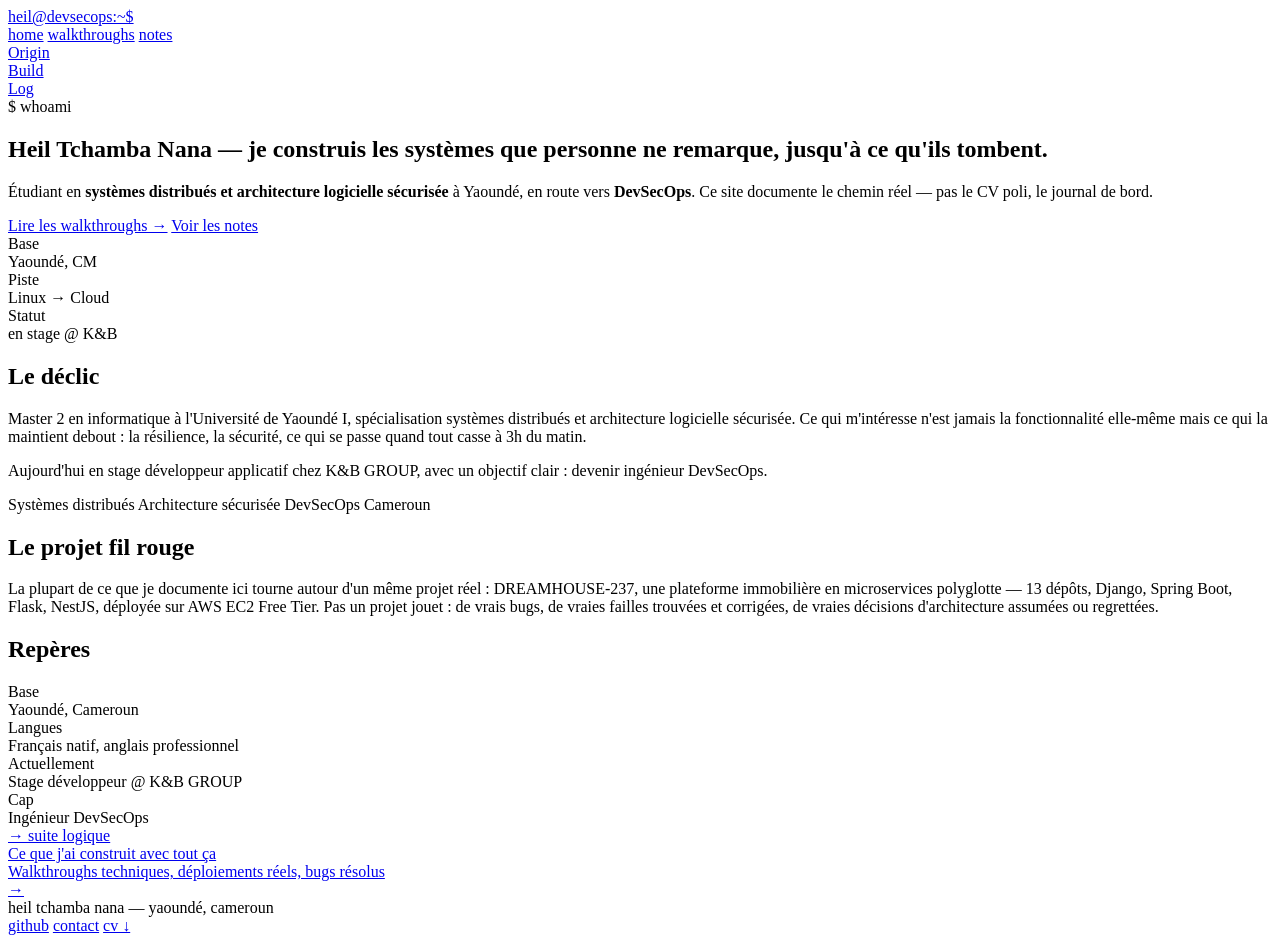
==== index.html @ 4978d021 "New backend version" ====
<!DOCTYPE html>
<html lang="fr">
<head>
<meta charset="UTF-8">
<meta name="viewport" content="width=device-width, initial-scale=1.0">
<title>Heil Tchamba Nana — DevSecOps en construction</title>
<meta name="description" content="Étudiant en systèmes distribués à Yaoundé, en route vers le DevSecOps. Walkthroughs techniques et notes d'apprentissage, documentés en public.">
<link rel="icon" href="favicon.ico">
<link rel="preconnect" href="https://fonts.googleapis.com">
<link rel="preconnect" href="https://fonts.gstatic.com" crossorigin>
<link href="https://fonts.googleapis.com/css2?family=Space+Grotesk:wght@400;500;600;700&family=Inter:wght@400;500;600&family=JetBrains+Mono:wght@400;500&display=swap" rel="stylesheet">
<link href="https://portfolio-backend-3qxp.onrender.com/static/css/main.css" rel="stylesheet">
</head>
<body>

<div id="ui-topbar"></div>
<div id="ui-pipeline"></div>

<section class="hero">
  <div class="terminal-line"><span class="prompt">$</span> whoami<span class="cursor"></span></div>
  <h1>Heil Tchamba Nana — je construis les systèmes que <span class="accent">personne ne remarque</span>, jusqu'à ce qu'ils tombent.</h1>
  <p class="lede">Étudiant en <strong>systèmes distribués et architecture logicielle sécurisée</strong> à Yaoundé, en route vers <strong>DevSecOps</strong>. Ce site documente le chemin réel — pas le CV poli, le journal de bord.</p>
  <div class="cta-row">
    <a href="walkthroughs.html" class="btn btn-primary">Lire les walkthroughs →</a>
    <a href="notes.html" class="btn btn-ghost">Voir les notes</a>
  </div>

  <div class="status-strip">
    <div class="status-cell"><div class="k">Base</div><div class="v">Yaoundé, CM</div></div>
    <div class="status-cell"><div class="k">Piste</div><div class="v">Linux → Cloud</div></div>
    <div class="status-cell"><div class="k">Statut</div><div class="v">en stage @ K&B</div></div>
  </div>
</section>

<div class="content">
  <div class="panel">
    <h2>Le déclic</h2>
    <p>Master 2 en informatique à l'Université de Yaoundé I, spécialisation systèmes distribués et architecture logicielle sécurisée. Ce qui m'intéresse n'est jamais la fonctionnalité elle-même mais ce qui la maintient debout : la résilience, la sécurité, ce qui se passe quand tout casse à 3h du matin.</p>
    <p>Aujourd'hui en stage développeur applicatif chez <span class="hl">K&B GROUP</span>, avec un objectif clair : devenir ingénieur DevSecOps.</p>
    <div class="tags">
      <span class="tag">Systèmes distribués</span>
      <span class="tag">Architecture sécurisée</span>
      <span class="tag">DevSecOps</span>
      <span class="tag">Cameroun</span>
    </div>
  </div>

  <div class="panel">
    <h2>Le projet fil rouge</h2>
    <p>La plupart de ce que je documente ici tourne autour d'un même projet réel : <span class="hl">DREAMHOUSE-237</span>, une plateforme immobilière en microservices polyglotte — 13 dépôts, Django, Spring Boot, Flask, NestJS, déployée sur AWS EC2 Free Tier. Pas un projet jouet : de vrais bugs, de vraies failles trouvées et corrigées, de vraies décisions d'architecture assumées ou regrettées.</p>
  </div>

  <div class="panel">
    <h2>Repères</h2>
    <div class="kv-grid">
      <div class="kv"><div class="k">Base</div><div class="v">Yaoundé, Cameroun</div></div>
      <div class="kv"><div class="k">Langues</div><div class="v">Français natif, anglais professionnel</div></div>
      <div class="kv"><div class="k">Actuellement</div><div class="v">Stage développeur @ K&B GROUP</div></div>
      <div class="kv"><div class="k">Cap</div><div class="v">Ingénieur DevSecOps</div></div>
    </div>
  </div>
</div>

<div id="thread-mount"></div>

<div id="ui-footer"></div>

<script src="assets/js/ui.js"></script>
<script>
  UI.mountChrome('index.html', 'origin');
  document.getElementById('thread-mount').outerHTML = UI.thread([
    UI.threadCard('suite logique', 'Ce que j\'ai construit avec tout ça', 'Walkthroughs techniques, déploiements réels, bugs résolus', 'walkthroughs.html', 'forward')
  ]);
</script>
</body>
</html>
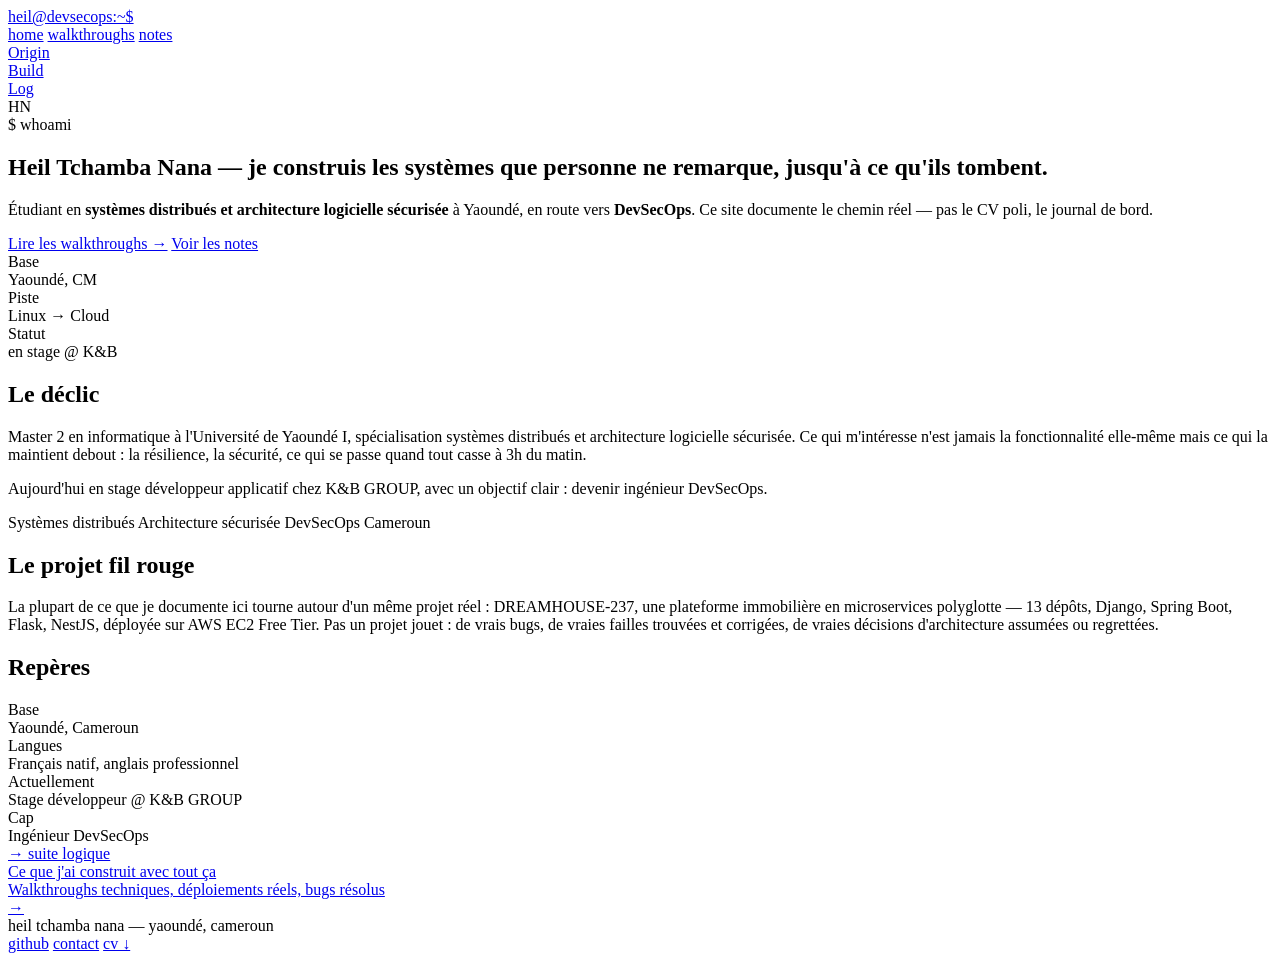
==== commit 81ffc19a: "New backend version" ====
--- a/index.html
+++ b/index.html
@@ -17,6 +17,12 @@
 <div id="ui-pipeline"></div>
 
 <section class="hero">
+  <div class="avatar-wrap">
+    <img src="assets/images/profile.jpg" alt="Heil Tchamba Nana" class="avatar"
+         onerror="this.style.display='none'; this.nextElementSibling.style.display='flex';">
+    <div class="avatar-fallback">HN</div>
+    <span class="avatar-status"></span>
+  </div>
   <div class="terminal-line"><span class="prompt">$</span> whoami<span class="cursor"></span></div>
   <h1>Heil Tchamba Nana — je construis les systèmes que <span class="accent">personne ne remarque</span>, jusqu'à ce qu'ils tombent.</h1>
   <p class="lede">Étudiant en <strong>systèmes distribués et architecture logicielle sécurisée</strong> à Yaoundé, en route vers <strong>DevSecOps</strong>. Ce site documente le chemin réel — pas le CV poli, le journal de bord.</p>
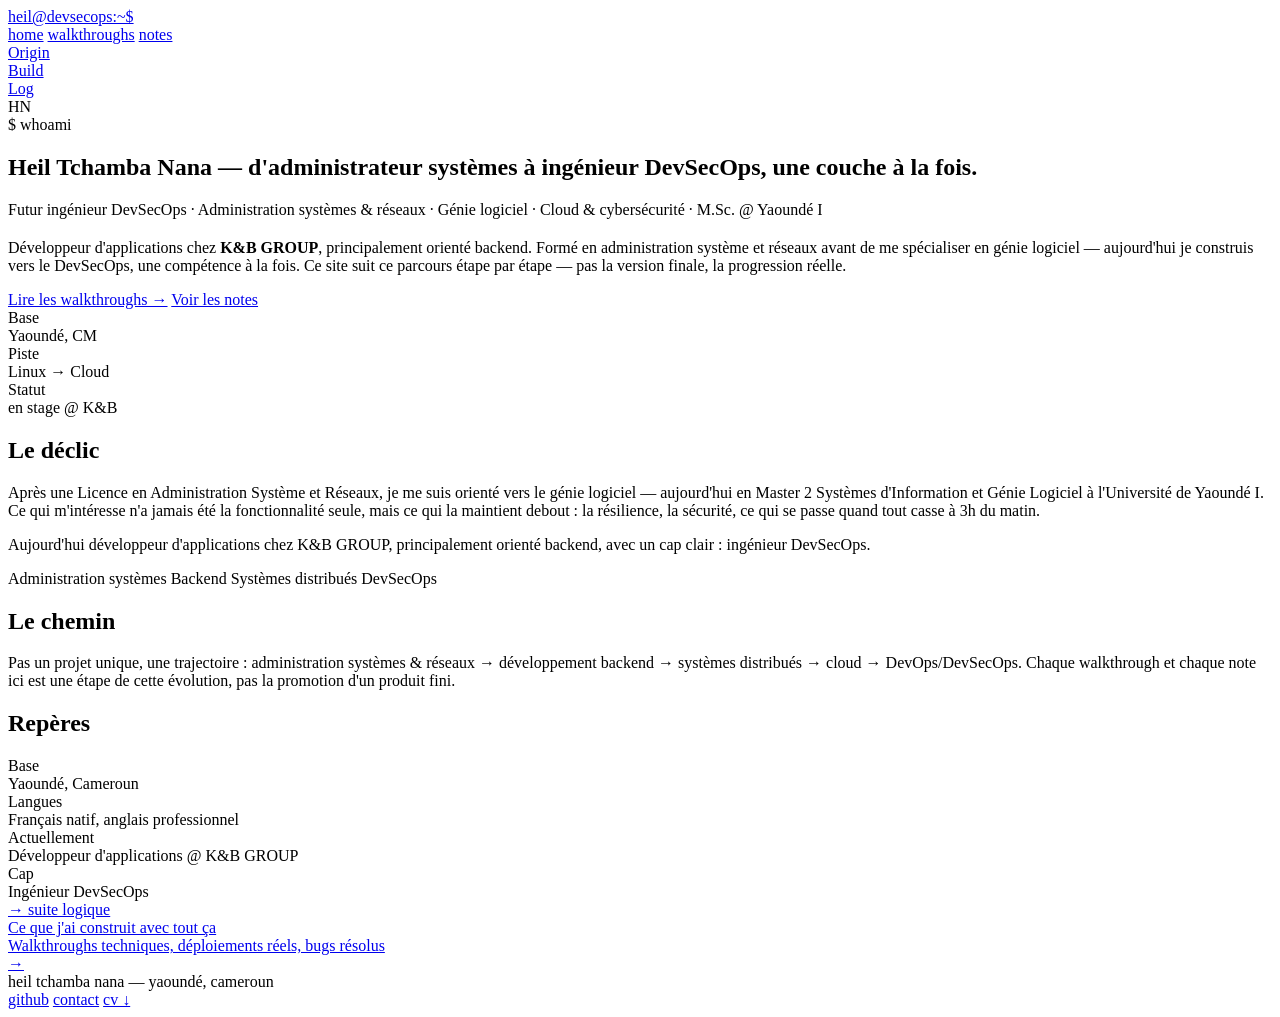
==== commit 4cd47607: "Correction informations personnelles" ====
--- a/index.html
+++ b/index.html
@@ -24,8 +24,9 @@
     <span class="avatar-status"></span>
   </div>
   <div class="terminal-line"><span class="prompt">$</span> whoami<span class="cursor"></span></div>
-  <h1>Heil Tchamba Nana — je construis les systèmes que <span class="accent">personne ne remarque</span>, jusqu'à ce qu'ils tombent.</h1>
-  <p class="lede">Étudiant en <strong>systèmes distribués et architecture logicielle sécurisée</strong> à Yaoundé, en route vers <strong>DevSecOps</strong>. Ce site documente le chemin réel — pas le CV poli, le journal de bord.</p>
+  <h1>Heil Tchamba Nana — d'administrateur systèmes à ingénieur DevSecOps, une couche à la fois.</h1>
+  <div class="terminal-line" style="margin-bottom:20px">Futur ingénieur DevSecOps · Administration systèmes &amp; réseaux · Génie logiciel · Cloud &amp; cybersécurité · M.Sc. @ Yaoundé I</div>
+  <p class="lede">Développeur d'applications chez <strong>K&amp;B GROUP</strong>, principalement orienté backend. Formé en administration système et réseaux avant de me spécialiser en génie logiciel — aujourd'hui je construis vers le DevSecOps, une compétence à la fois. Ce site suit ce parcours étape par étape — pas la version finale, la progression réelle.</p>
   <div class="cta-row">
     <a href="walkthroughs.html" class="btn btn-primary">Lire les walkthroughs →</a>
     <a href="notes.html" class="btn btn-ghost">Voir les notes</a>
@@ -41,19 +42,19 @@
 <div class="content">
   <div class="panel">
     <h2>Le déclic</h2>
-    <p>Master 2 en informatique à l'Université de Yaoundé I, spécialisation systèmes distribués et architecture logicielle sécurisée. Ce qui m'intéresse n'est jamais la fonctionnalité elle-même mais ce qui la maintient debout : la résilience, la sécurité, ce qui se passe quand tout casse à 3h du matin.</p>
-    <p>Aujourd'hui en stage développeur applicatif chez <span class="hl">K&B GROUP</span>, avec un objectif clair : devenir ingénieur DevSecOps.</p>
+    <p>Après une Licence en Administration Système et Réseaux, je me suis orienté vers le génie logiciel — aujourd'hui en Master 2 Systèmes d'Information et Génie Logiciel à l'Université de Yaoundé I. Ce qui m'intéresse n'a jamais été la fonctionnalité seule, mais ce qui la maintient debout : la résilience, la sécurité, ce qui se passe quand tout casse à 3h du matin.</p>
+    <p>Aujourd'hui développeur d'applications chez <span class="hl">K&B GROUP</span>, principalement orienté backend, avec un cap clair : ingénieur DevSecOps.</p>
     <div class="tags">
+      <span class="tag">Administration systèmes</span>
+      <span class="tag">Backend</span>
       <span class="tag">Systèmes distribués</span>
-      <span class="tag">Architecture sécurisée</span>
       <span class="tag">DevSecOps</span>
-      <span class="tag">Cameroun</span>
     </div>
   </div>
 
   <div class="panel">
-    <h2>Le projet fil rouge</h2>
-    <p>La plupart de ce que je documente ici tourne autour d'un même projet réel : <span class="hl">DREAMHOUSE-237</span>, une plateforme immobilière en microservices polyglotte — 13 dépôts, Django, Spring Boot, Flask, NestJS, déployée sur AWS EC2 Free Tier. Pas un projet jouet : de vrais bugs, de vraies failles trouvées et corrigées, de vraies décisions d'architecture assumées ou regrettées.</p>
+    <h2>Le chemin</h2>
+    <p>Pas un projet unique, une trajectoire : administration systèmes &amp; réseaux → développement backend → systèmes distribués → cloud → DevOps/DevSecOps. Chaque walkthrough et chaque note ici est une étape de cette évolution, pas la promotion d'un produit fini.</p>
   </div>
 
   <div class="panel">
@@ -61,7 +62,7 @@
     <div class="kv-grid">
       <div class="kv"><div class="k">Base</div><div class="v">Yaoundé, Cameroun</div></div>
       <div class="kv"><div class="k">Langues</div><div class="v">Français natif, anglais professionnel</div></div>
-      <div class="kv"><div class="k">Actuellement</div><div class="v">Stage développeur @ K&B GROUP</div></div>
+      <div class="kv"><div class="k">Actuellement</div><div class="v">Développeur d'applications @ K&B GROUP</div></div>
       <div class="kv"><div class="k">Cap</div><div class="v">Ingénieur DevSecOps</div></div>
     </div>
   </div>
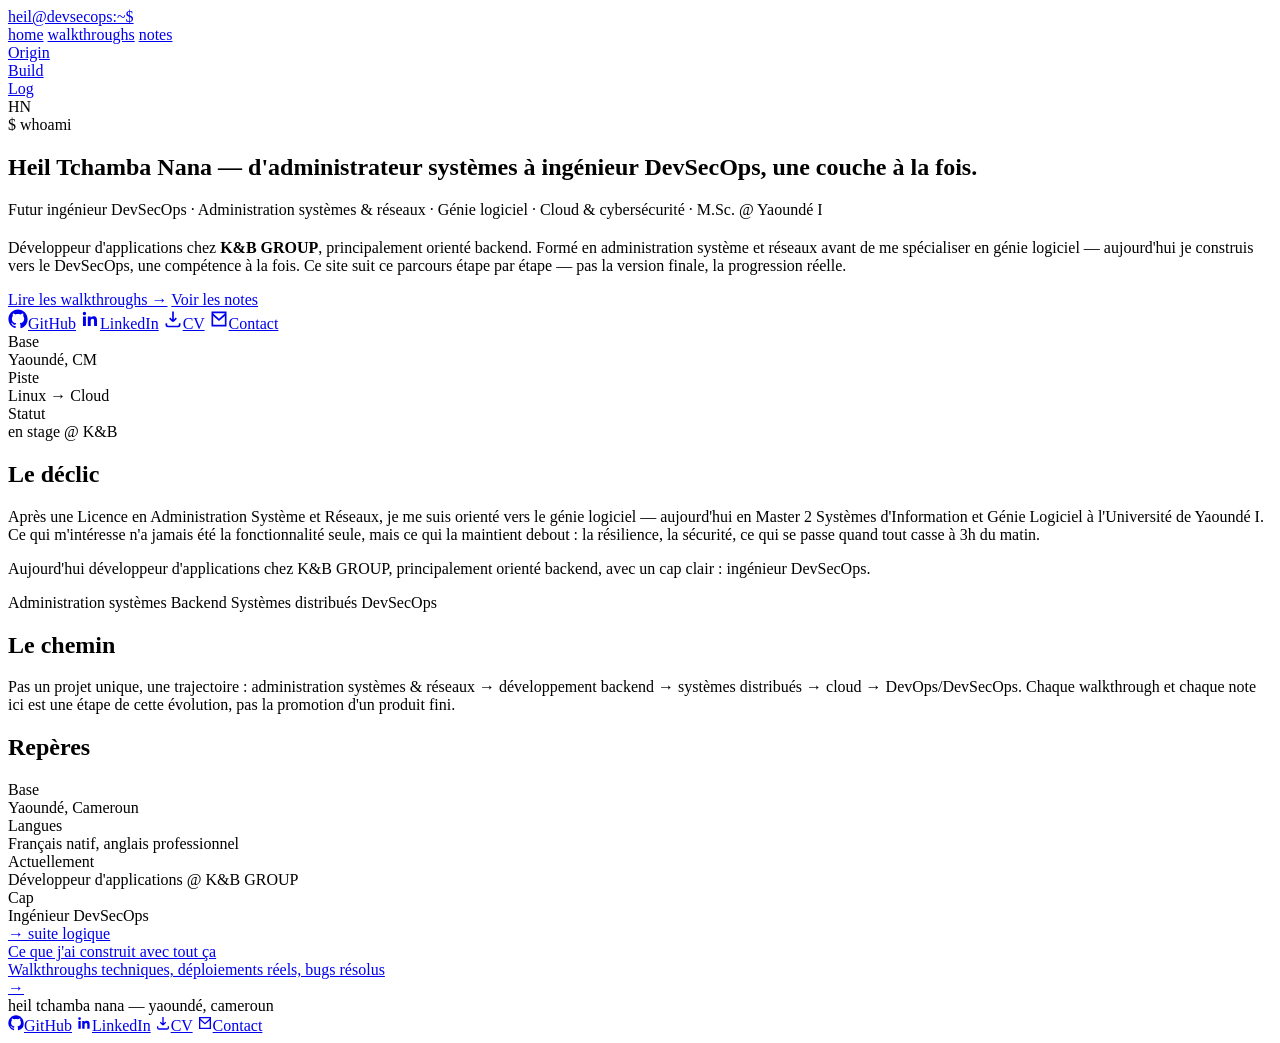
==== commit 1027ea08: "ajout de la stack et section" ====
--- a/index.html
+++ b/index.html
@@ -18,7 +18,7 @@
 
 <section class="hero">
   <div class="avatar-wrap">
-    <img src="assets/images/profile.jpg" alt="Heil Tchamba Nana" class="avatar"
+    <img src="assets/images/profile.png" alt="Heil Tchamba Nana" class="avatar"
          onerror="this.style.display='none'; this.nextElementSibling.style.display='flex';">
     <div class="avatar-fallback">HN</div>
     <span class="avatar-status"></span>
@@ -31,6 +31,7 @@
     <a href="walkthroughs.html" class="btn btn-primary">Lire les walkthroughs →</a>
     <a href="notes.html" class="btn btn-ghost">Voir les notes</a>
   </div>
+  <div id="hero-social-mount"></div>
 
   <div class="status-strip">
     <div class="status-cell"><div class="k">Base</div><div class="v">Yaoundé, CM</div></div>
@@ -66,18 +67,27 @@
       <div class="kv"><div class="k">Cap</div><div class="v">Ingénieur DevSecOps</div></div>
     </div>
   </div>
+
+  <div id="stack-mount"></div>
 </div>
 
 <div id="thread-mount"></div>
 
 <div id="ui-footer"></div>
 
+<script src="assets/js/api.js"></script>
 <script src="assets/js/ui.js"></script>
 <script>
   UI.mountChrome('index.html', 'origin');
+  document.getElementById('hero-social-mount').outerHTML = UI.socialRow(20);
   document.getElementById('thread-mount').outerHTML = UI.thread([
     UI.threadCard('suite logique', 'Ce que j\'ai construit avec tout ça', 'Walkthroughs techniques, déploiements réels, bugs résolus', 'walkthroughs.html', 'forward')
   ]);
+
+  const stackMount = document.getElementById('stack-mount');
+  API.stack.status()
+    .then(data => { stackMount.innerHTML = UI.stackWidget(data); })
+    .catch(() => { stackMount.innerHTML = ''; }); // discret si le backend ne répond pas
 </script>
 </body>
 </html>
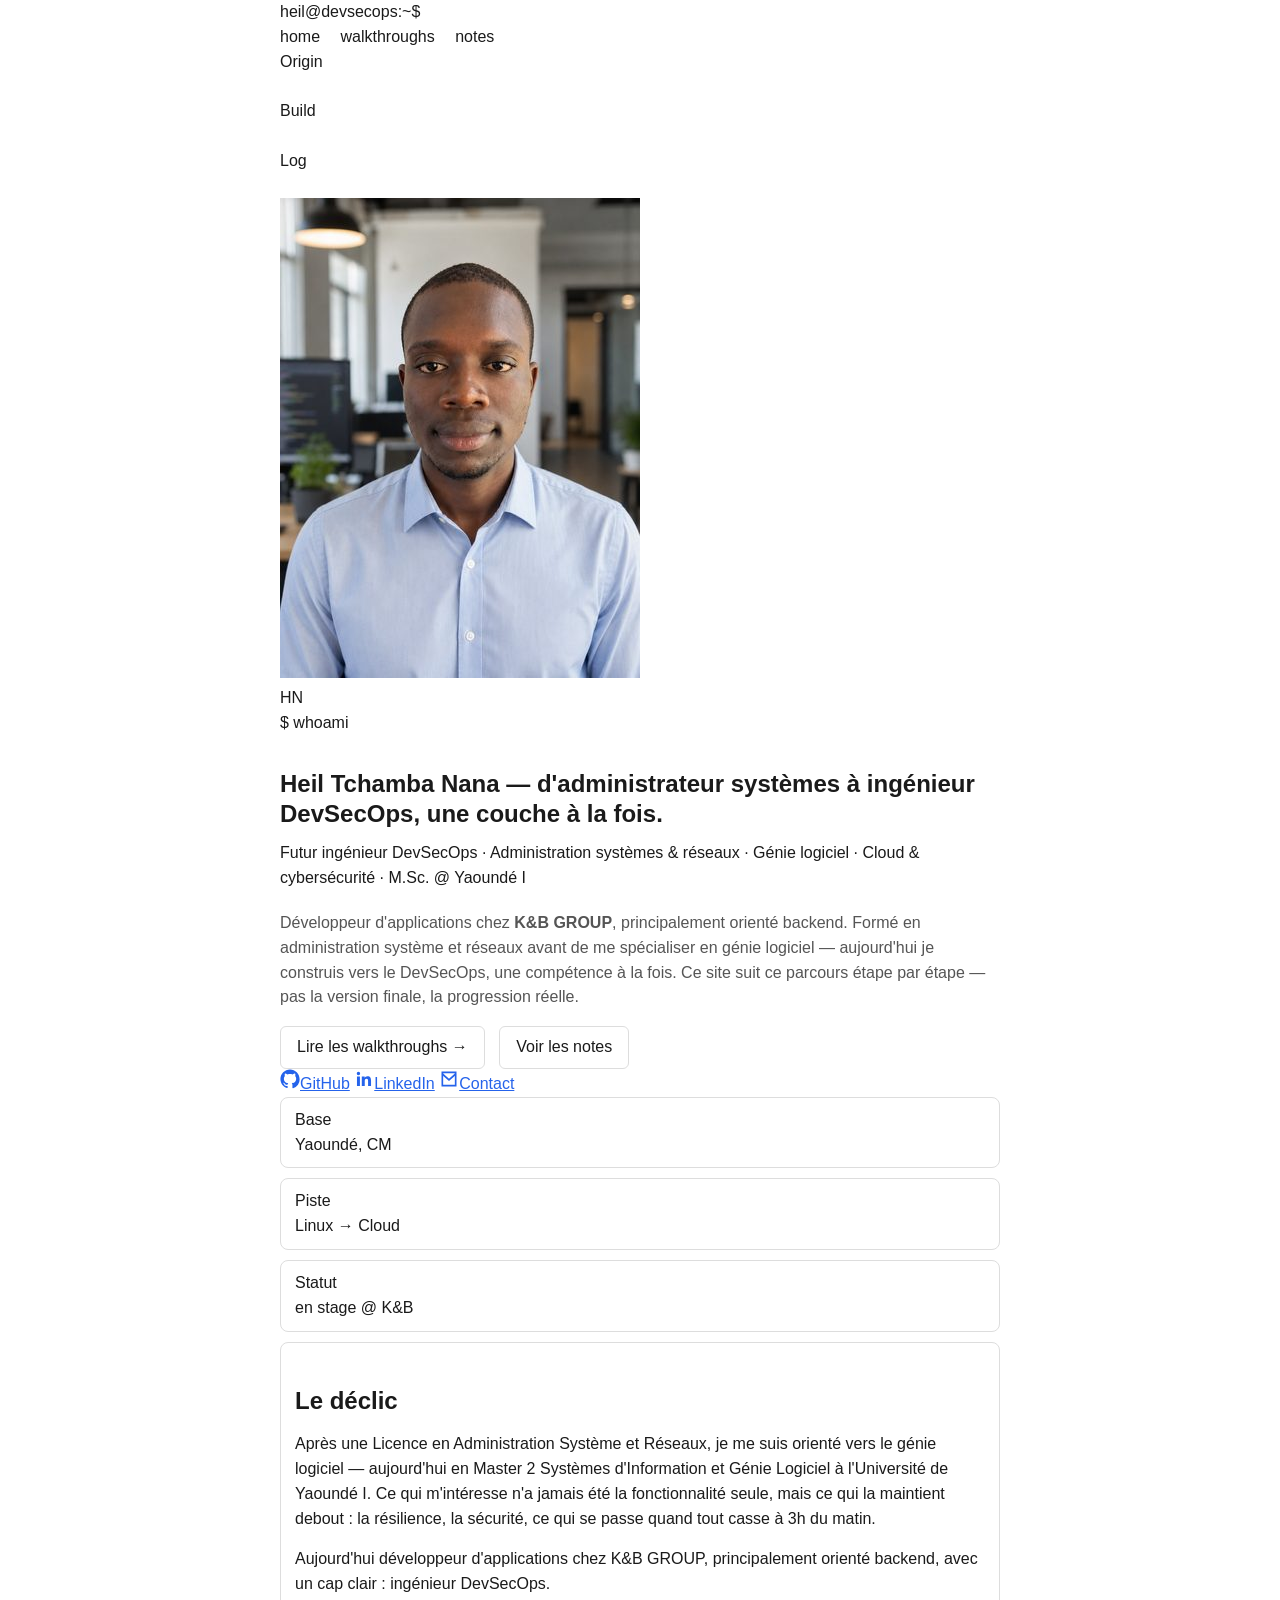
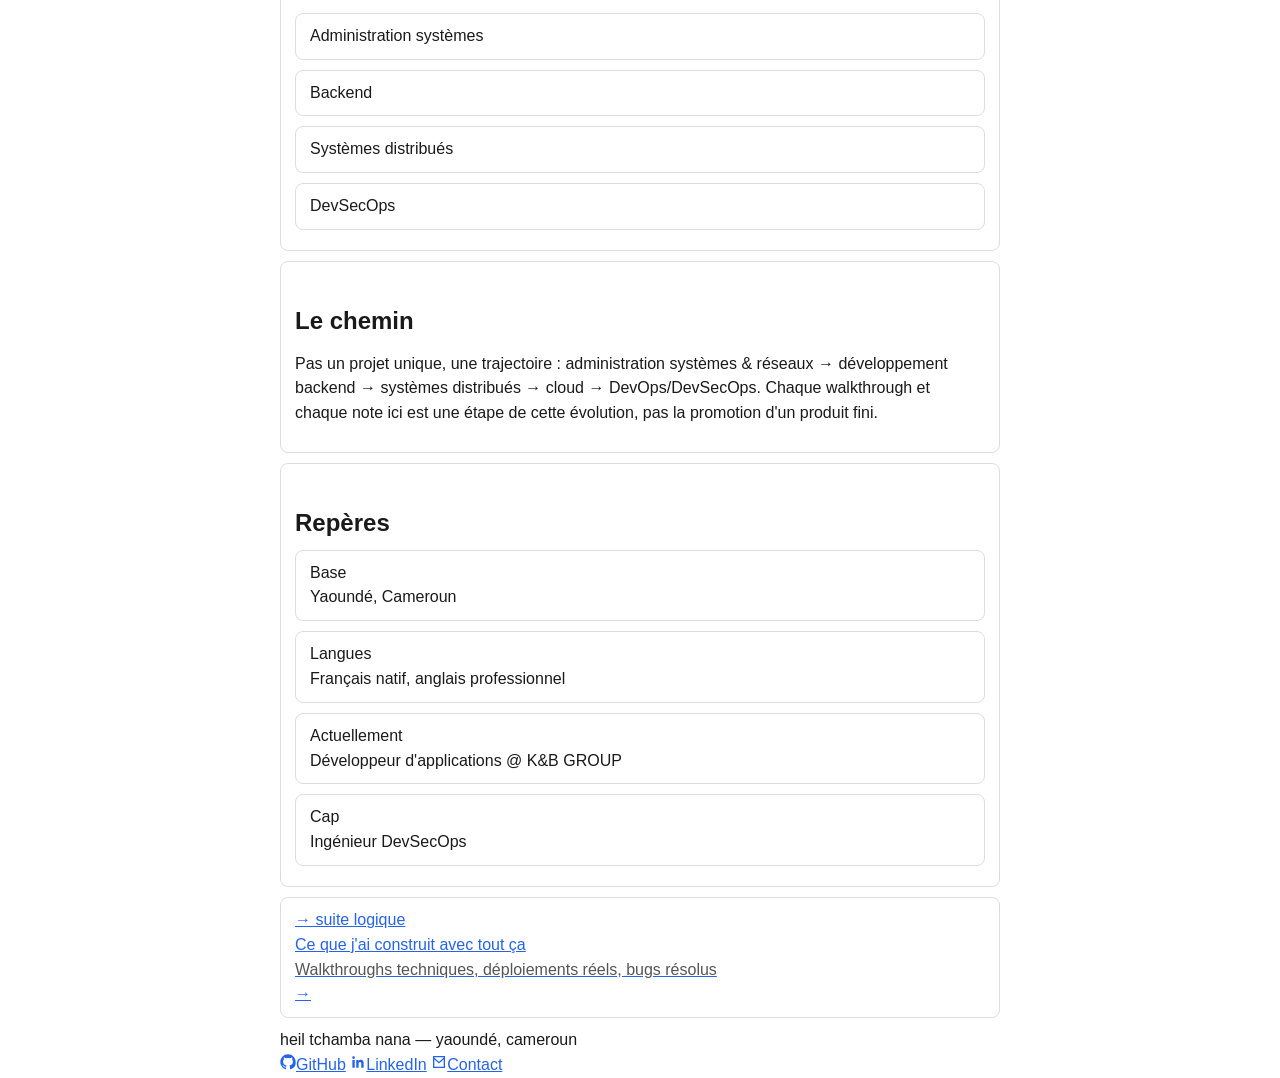
==== commit 530b52e5: "Fiabiliser le site face aux pannes backend - Ajoute un CSS de secours minimal chargé avant main.css," ====
--- a/index.html
+++ b/index.html
@@ -9,6 +9,7 @@
 <link rel="preconnect" href="https://fonts.googleapis.com">
 <link rel="preconnect" href="https://fonts.gstatic.com" crossorigin>
 <link href="https://fonts.googleapis.com/css2?family=Space+Grotesk:wght@400;500;600;700&family=Inter:wght@400;500;600&family=JetBrains+Mono:wght@400;500&display=swap" rel="stylesheet">
+<link rel="stylesheet" href="assets/css/fallback.css">
 <link href="https://portfolio-backend-3qxp.onrender.com/static/css/main.css" rel="stylesheet">
 </head>
 <body>
@@ -18,7 +19,7 @@
 
 <section class="hero">
   <div class="avatar-wrap">
-    <img src="assets/images/profile.png" alt="Heil Tchamba Nana" class="avatar"
+    <img src="assets/images/profile.jpg" alt="Heil Tchamba Nana" class="avatar"
          onerror="this.style.display='none'; this.nextElementSibling.style.display='flex';">
     <div class="avatar-fallback">HN</div>
     <span class="avatar-status"></span>
--- a/assets/css/fallback.css
+++ b/assets/css/fallback.css
@@ -0,0 +1,81 @@
+/* fallback.css — filet de sécurité si le CSS distant (backend) ne charge pas.
+   Volontairement générique : pas une copie du design réel, juste de quoi
+   rester lisible. main.css, chargé après, écrase ces règles quand il répond. */
+
+:root {
+  color-scheme: light dark;
+  --fb-bg: #ffffff;
+  --fb-fg: #1a1a1a;
+  --fb-muted: #555555;
+  --fb-link: #2563eb;
+  --fb-border: #dddddd;
+}
+
+@media (prefers-color-scheme: dark) {
+  :root {
+    --fb-bg: #12141a;
+    --fb-fg: #e8e8e8;
+    --fb-muted: #9a9a9a;
+    --fb-link: #7aa2ff;
+    --fb-border: #2a2d36;
+  }
+}
+
+body {
+  margin: 0;
+  background: var(--fb-bg);
+  color: var(--fb-fg);
+  font-family: -apple-system, BlinkMacSystemFont, "Segoe UI", Roboto, Helvetica, Arial, sans-serif;
+  line-height: 1.55;
+}
+
+body > * {
+  box-sizing: border-box;
+  max-width: 760px;
+  margin-left: auto;
+  margin-right: auto;
+  padding-left: 20px;
+  padding-right: 20px;
+}
+
+h1, h2, h3 {
+  line-height: 1.25;
+  margin-top: 1.4em;
+  margin-bottom: 0.5em;
+}
+
+p {
+  color: var(--fb-fg);
+}
+
+a {
+  color: var(--fb-link);
+}
+
+.lede, .sub, p.lede {
+  color: var(--fb-muted);
+}
+
+nav a, .topbar a {
+  color: var(--fb-fg);
+  text-decoration: none;
+  margin-right: 16px;
+}
+
+.tag, .badge, .log-tag, .status-cell, .kv, .card, .panel, .thread-card, .stack-widget {
+  border: 1px solid var(--fb-border);
+  border-radius: 8px;
+  padding: 10px 14px;
+  margin-bottom: 10px;
+  display: block;
+}
+
+.btn {
+  display: inline-block;
+  padding: 8px 16px;
+  border: 1px solid var(--fb-border);
+  border-radius: 6px;
+  color: var(--fb-fg);
+  text-decoration: none;
+  margin-right: 10px;
+}
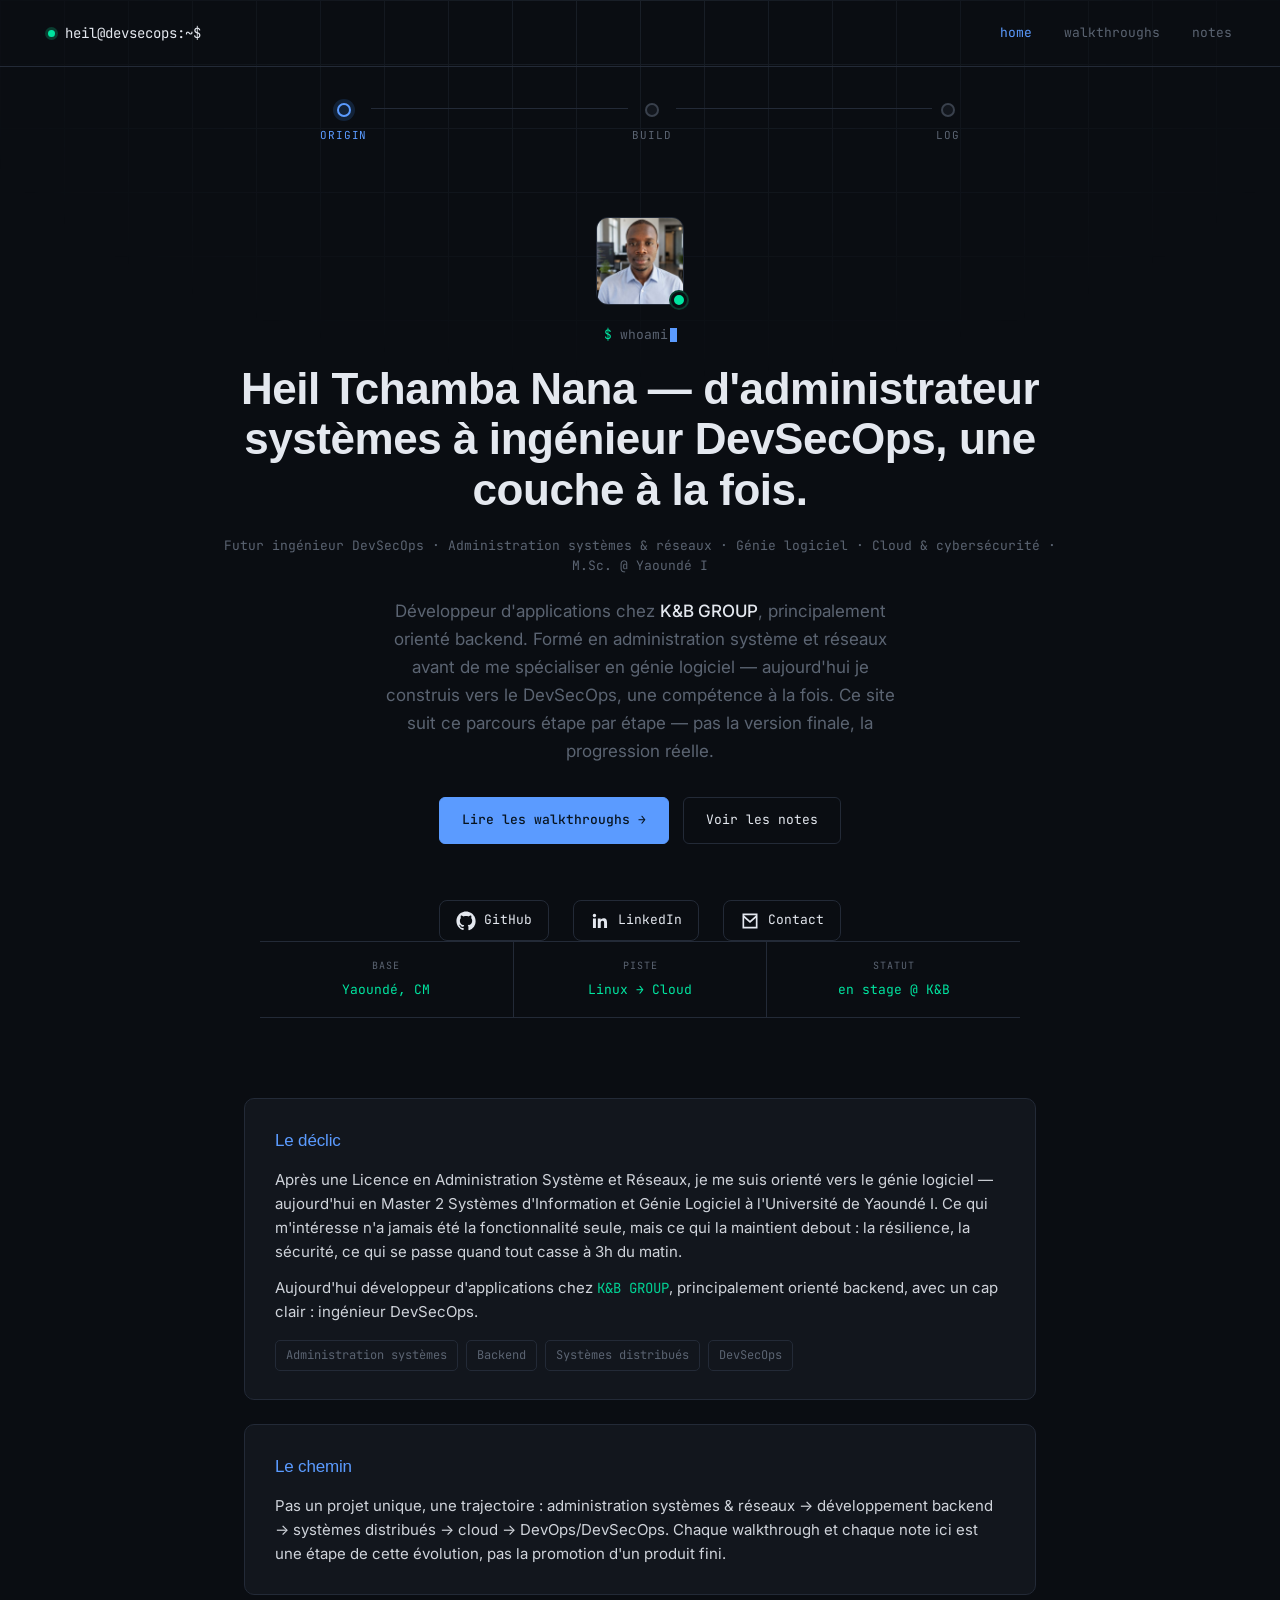
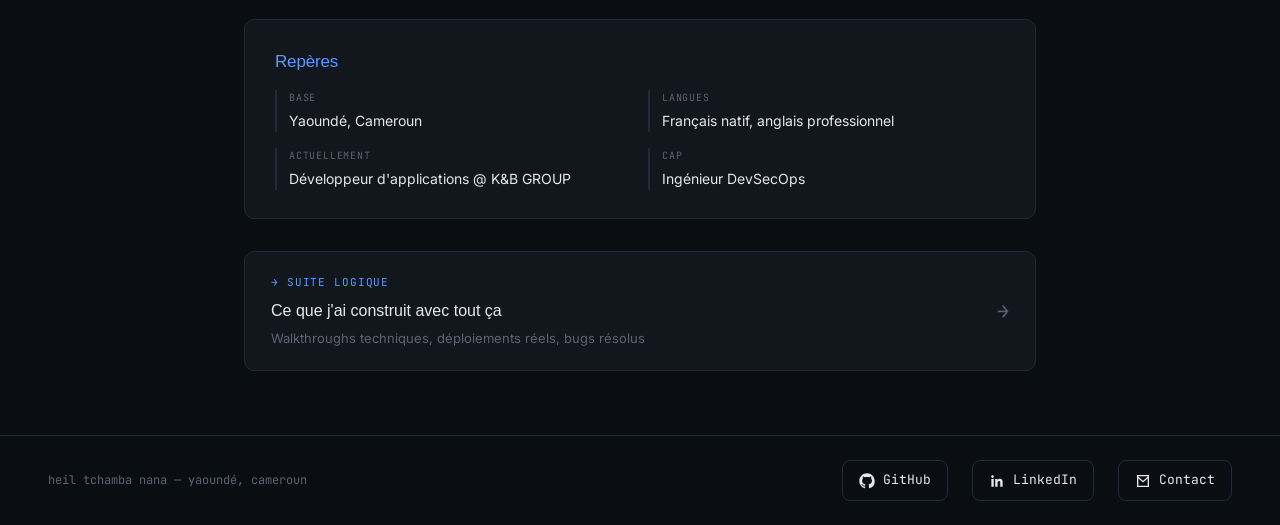
==== commit 987c37f8: "Proxifie l'API et le CSS via Vercel au lieu de contacter Render en direct Certains FAI (confirmé pou" ====
--- a/index.html
+++ b/index.html
@@ -10,7 +10,7 @@
 <link rel="preconnect" href="https://fonts.gstatic.com" crossorigin>
 <link href="https://fonts.googleapis.com/css2?family=Space+Grotesk:wght@400;500;600;700&family=Inter:wght@400;500;600&family=JetBrains+Mono:wght@400;500&display=swap" rel="stylesheet">
 <link rel="stylesheet" href="assets/css/fallback.css">
-<link href="https://portfolio-backend-3qxp.onrender.com/static/css/main.css" rel="stylesheet">
+<link href="/static/css/main.css" rel="stylesheet">
 </head>
 <body>
 
--- a/assets/css/fallback.css
+++ b/assets/css/fallback.css
@@ -1,81 +1,279 @@
-/* fallback.css — filet de sécurité si le CSS distant (backend) ne charge pas.
-   Volontairement générique : pas une copie du design réel, juste de quoi
-   rester lisible. main.css, chargé après, écrase ces règles quand il répond. */
-
-:root {
-  color-scheme: light dark;
-  --fb-bg: #ffffff;
-  --fb-fg: #1a1a1a;
-  --fb-muted: #555555;
-  --fb-link: #2563eb;
-  --fb-border: #dddddd;
-}
-
-@media (prefers-color-scheme: dark) {
-  :root {
-    --fb-bg: #12141a;
-    --fb-fg: #e8e8e8;
-    --fb-muted: #9a9a9a;
-    --fb-link: #7aa2ff;
-    --fb-border: #2a2d36;
-  }
-}
-
-body {
-  margin: 0;
-  background: var(--fb-bg);
-  color: var(--fb-fg);
-  font-family: -apple-system, BlinkMacSystemFont, "Segoe UI", Roboto, Helvetica, Arial, sans-serif;
-  line-height: 1.55;
-}
-
-body > * {
-  box-sizing: border-box;
-  max-width: 760px;
-  margin-left: auto;
-  margin-right: auto;
-  padding-left: 20px;
-  padding-right: 20px;
-}
-
-h1, h2, h3 {
-  line-height: 1.25;
-  margin-top: 1.4em;
-  margin-bottom: 0.5em;
-}
-
-p {
-  color: var(--fb-fg);
-}
-
-a {
-  color: var(--fb-link);
-}
-
-.lede, .sub, p.lede {
-  color: var(--fb-muted);
-}
-
-nav a, .topbar a {
-  color: var(--fb-fg);
-  text-decoration: none;
-  margin-right: 16px;
-}
-
-.tag, .badge, .log-tag, .status-cell, .kv, .card, .panel, .thread-card, .stack-widget {
-  border: 1px solid var(--fb-border);
-  border-radius: 8px;
-  padding: 10px 14px;
-  margin-bottom: 10px;
-  display: block;
-}
-
-.btn {
-  display: inline-block;
-  padding: 8px 16px;
-  border: 1px solid var(--fb-border);
-  border-radius: 6px;
-  color: var(--fb-fg);
-  text-decoration: none;
-  margin-right: 10px;
-}
+/* fallback.css — mirror local du vrai design system, resynchronisé manuellement
+   depuis backend:static/css/main.css (dernier sync : 2026-08-25, md5 source : 2c0c305e5490addf8b6ce06fcf2e84f3).
+   Sert de filet si le CSS distant (Render) ne répond pas — chargé avant lui dans le
+   <head>, donc écrasé par la version live quand le backend répond.
+
+   Pour resynchroniser après une modif de design : copier le contenu de
+   backend/static/css/main.css ici (en gardant ce bloc de commentaire), sans script
+   automatique — ce fichier change rarement, contrairement au contenu du site. */
+
+/* ============================================================
+   Design system partagé — Heil Tchamba Nana portfolio
+   Une seule source de vérité, servie par Django (whitenoise)
+   et référencée depuis le frontend statique Vercel.
+   ============================================================ */
+
+:root{
+  --void:#0a0d12;
+  --surface:#12161d;
+  --surface-2:#171c25;
+  --line:#232a37;
+  --line-soft:#1a2029;
+  --signal:#00e5a0;
+  --signal-dim:#0a3d30;
+  --pulse:#5b9bff;
+  --pulse-dim:#122238;
+  --blue:#5b9bff;
+  --blue-dim:#122238;
+  --ink:#e4e8ef;
+  --dim:#5b6472;
+  --dim-2:#39404c;
+  --font-display:'Space Grotesk',sans-serif;
+  --font-body:'Inter',sans-serif;
+  --font-mono:'JetBrains Mono',monospace;
+}
+*{margin:0;padding:0;box-sizing:border-box;}
+body{
+  background:var(--void);color:var(--ink);font-family:var(--font-body);
+  line-height:1.6;-webkit-font-smoothing:antialiased;
+}
+a{color:inherit;text-decoration:none;}
+
+.grid-bg{
+  position:fixed;inset:0;z-index:0;pointer-events:none;
+  background-image:linear-gradient(var(--line-soft) 1px, transparent 1px),
+    linear-gradient(90deg, var(--line-soft) 1px, transparent 1px);
+  background-size:64px 64px;
+  mask-image:radial-gradient(ellipse 80% 60% at 50% 0%, black 0%, transparent 70%);
+}
+
+/* topbar */
+.topbar{position:relative;z-index:10;display:flex;align-items:center;justify-content:space-between;padding:22px 48px;border-bottom:1px solid var(--line);}
+.brand{font-family:var(--font-mono);font-size:14px;display:flex;align-items:center;gap:10px;}
+.brand-dot{width:7px;height:7px;border-radius:50%;background:var(--signal);box-shadow:0 0 0 3px var(--signal-dim);}
+.nav{display:flex;gap:32px;font-family:var(--font-mono);font-size:13px;color:var(--dim);}
+.nav a:hover{color:var(--ink);}
+.nav a.active{color:var(--pulse);}
+
+/* pipeline signature component */
+.pipeline{position:relative;z-index:10;display:flex;align-items:center;justify-content:center;padding:36px 24px 8px;}
+.pipeline-track{display:flex;align-items:center;max-width:640px;width:100%;}
+.stage{display:flex;flex-direction:column;align-items:center;gap:10px;flex:0 0 auto;position:relative;}
+.stage-node{width:14px;height:14px;border-radius:50%;border:2px solid var(--dim-2);background:var(--surface);transition:all .2s ease;}
+.stage.done .stage-node{border-color:var(--signal);background:var(--signal-dim);}
+.stage.current .stage-node{border-color:var(--pulse);background:var(--pulse-dim);box-shadow:0 0 0 4px var(--pulse-dim);animation:pulse 2s ease-in-out infinite;}
+@keyframes pulse{0%,100%{box-shadow:0 0 0 4px var(--pulse-dim);}50%{box-shadow:0 0 0 7px transparent;}}
+.stage-label{font-family:var(--font-mono);font-size:11px;letter-spacing:.08em;color:var(--dim);text-transform:uppercase;white-space:nowrap;}
+.stage.current .stage-label{color:var(--pulse);}
+.stage.done .stage-label{color:var(--signal);}
+.stage-link:hover .stage-label{color:var(--ink);}
+.connector{flex:1 1 auto;height:1px;background:var(--line);margin:0 4px;position:relative;top:-16px;min-width:24px;}
+.connector.done{background:var(--signal-dim);}
+
+/* hero (home) */
+.hero{position:relative;z-index:10;max-width:900px;margin:0 auto;padding:64px 24px 40px;text-align:center;}
+.terminal-line{font-family:var(--font-mono);font-size:13px;color:var(--dim);margin-bottom:18px;}
+.terminal-line .prompt{color:var(--signal);}
+.terminal-line .cursor{display:inline-block;width:7px;height:14px;background:var(--pulse);margin-left:2px;vertical-align:middle;animation:blink 1s step-end infinite;}
+@keyframes blink{50%{opacity:0;}}
+
+/* avatar */
+.avatar-wrap{position:relative;width:88px;height:88px;margin:0 auto 20px;}
+.avatar{width:100%;height:100%;border-radius:12px;object-fit:cover;border:1px solid var(--line);display:block;background:var(--surface);}
+.avatar-fallback{
+  width:100%;height:100%;border-radius:12px;border:1px solid var(--line);
+  background:var(--surface);display:none;align-items:center;justify-content:center;
+  font-family:var(--font-display);font-size:26px;font-weight:600;color:var(--dim);
+}
+.avatar-status{
+  position:absolute;bottom:-3px;right:-3px;width:16px;height:16px;border-radius:50%;
+  background:var(--signal);border:3px solid var(--void);
+  box-shadow:0 0 0 2px var(--signal-dim);
+}
+
+/* stack status widget */
+.stack-widget{background:var(--surface);border:1px solid var(--line);border-radius:10px;padding:22px 26px;font-family:var(--font-mono);font-size:13px;}
+.stack-widget .stack-cmd{color:var(--dim);margin-bottom:14px;}
+.stack-widget .stack-cmd .prompt{color:var(--signal);}
+.stack-row{display:flex;align-items:center;gap:10px;padding:6px 0;flex-wrap:wrap;}
+.stack-dot{width:8px;height:8px;border-radius:50%;flex-shrink:0;}
+.stack-dot.mastered{background:var(--signal);box-shadow:0 0 0 3px var(--signal-dim);}
+.stack-dot.learning{background:var(--pulse);box-shadow:0 0 0 3px var(--pulse-dim);animation:pulse 2s ease-in-out infinite;}
+.stack-dot.queued{background:var(--dim-2);}
+.stack-service{color:var(--ink);min-width:150px;}
+.stack-status-text{color:var(--dim);}
+.stack-status-text.mastered{color:var(--signal);}
+.stack-status-text.learning{color:var(--pulse);}
+.stack-evidence{color:var(--dim-2);margin-left:auto;font-size:12px;}
+h1{font-family:var(--font-display);font-weight:600;font-size:44px;line-height:1.15;letter-spacing:-.01em;margin-bottom:20px;}
+h1 .accent{color:var(--pulse);}
+.lede{font-size:17px;color:var(--dim);max-width:520px;margin:0 auto 32px;line-height:1.65;}
+.lede strong{color:var(--ink);font-weight:500;}
+.cta-row{display:flex;gap:14px;justify-content:center;flex-wrap:wrap;margin-bottom:56px;}
+.btn{font-family:var(--font-mono);font-size:13px;padding:12px 22px;border-radius:6px;border:1px solid var(--line);transition:all .15s ease;display:inline-flex;align-items:center;gap:8px;}
+.btn-primary{background:var(--pulse);color:#081420;border-color:var(--pulse);font-weight:500;}
+.btn-primary:hover{background:#7bafff;}
+.btn-ghost{color:var(--ink);}
+.btn-ghost:hover{border-color:var(--dim-2);background:var(--surface);}
+
+.status-strip{display:flex;gap:0;justify-content:center;border-top:1px solid var(--line);border-bottom:1px solid var(--line);max-width:760px;margin:0 auto;}
+.status-cell{flex:1;padding:16px 12px;text-align:center;border-left:1px solid var(--line);}
+.status-cell:first-child{border-left:none;}
+.status-cell .k{font-family:var(--font-mono);font-size:10px;color:var(--dim);letter-spacing:.1em;text-transform:uppercase;margin-bottom:6px;}
+.status-cell .v{font-family:var(--font-mono);font-size:13px;color:var(--signal);}
+
+/* generic page head (about / listing pages) */
+.page-head{position:relative;z-index:10;max-width:760px;margin:56px auto 8px;padding:0 24px;text-align:center;}
+.page-head h1{font-size:34px;margin-bottom:14px;}
+.page-head .lede{font-size:16px;}
+
+/* content panels (about) */
+.content{position:relative;z-index:10;max-width:840px;margin:40px auto 0;padding:0 24px;}
+.panel{background:var(--surface);border:1px solid var(--line);border-radius:10px;padding:28px 30px;margin-bottom:24px;}
+.panel h2{font-family:var(--font-display);font-size:17px;font-weight:500;color:var(--pulse);margin-bottom:14px;letter-spacing:-.01em;}
+.panel p{font-size:15px;color:var(--ink);opacity:.9;margin-bottom:12px;}
+.panel p:last-child{margin-bottom:0;}
+.panel p .hl{color:var(--signal);font-family:var(--font-mono);font-size:14px;}
+.tags{display:flex;flex-wrap:wrap;gap:8px;margin-top:16px;}
+.tag{font-family:var(--font-mono);font-size:12px;color:var(--dim);border:1px solid var(--line);border-radius:5px;padding:5px 10px;}
+.kv-grid{display:grid;grid-template-columns:1fr 1fr;gap:16px;margin-top:8px;}
+.kv{border-left:2px solid var(--line);padding-left:12px;}
+.kv .k{font-family:var(--font-mono);font-size:10px;color:var(--dim);text-transform:uppercase;letter-spacing:.08em;margin-bottom:4px;}
+.kv .v{font-size:14px;color:var(--ink);}
+
+/* dynamic sections (grouped by curriculum tag) */
+.section-group{max-width:1100px;margin:0 auto 20px;padding:0 24px;position:relative;z-index:10;}
+.section-summary{
+  display:flex;align-items:center;gap:10px;cursor:pointer;list-style:none;
+  padding:14px 0;border-bottom:1px solid var(--line);
+  font-family:var(--font-display);font-size:18px;font-weight:500;color:var(--ink);
+}
+.section-summary::-webkit-details-marker{display:none;}
+.section-caret{font-family:var(--font-mono);font-size:12px;color:var(--pulse);transition:transform .15s ease;}
+.section-group[open] .section-caret{transform:rotate(0deg);}
+.section-group:not([open]) .section-caret{transform:rotate(-90deg);}
+.section-count{font-family:var(--font-mono);font-size:12px;color:var(--dim);margin-left:auto;}
+.section-grid{display:grid;grid-template-columns:repeat(auto-fill, minmax(280px, 1fr));gap:16px;}
+.section-stack{display:block;}
+.section-stack .log-entry:first-child{border-top:none;}
+.subgroup-label{
+  font-family:var(--font-mono);font-size:12px;color:var(--dim);
+  text-transform:uppercase;letter-spacing:.06em;margin-bottom:10px;
+}
+.subgroup-count{color:var(--dim-2);}
+
+/* card list (walkthroughs / notes listing) */
+.card-list{position:relative;z-index:10;max-width:1100px;margin:44px auto 0;padding:0 24px;display:grid;grid-template-columns:repeat(auto-fill, minmax(320px, 1fr));gap:16px;}
+.card{background:var(--surface);border:1px solid var(--line);border-radius:10px;padding:26px 28px;transition:border-color .15s ease;display:block;}
+.card:hover{border-color:var(--dim-2);}
+.card-top{display:flex;align-items:center;gap:10px;margin-bottom:10px;flex-wrap:wrap;}
+.badge{font-family:var(--font-mono);font-size:11px;padding:3px 9px;border-radius:5px;letter-spacing:.04em;}
+.badge.aws{color:#7bafff;background:var(--pulse-dim);}
+.badge.sec{color:#5b9bff;background:var(--blue-dim);}
+.badge.infra{color:#00e5a0;background:var(--signal-dim);}
+.card-date{font-family:var(--font-mono);font-size:11px;color:var(--dim);margin-left:auto;}
+.card h3{font-family:var(--font-display);font-size:18px;font-weight:500;color:var(--ink);margin-bottom:8px;letter-spacing:-.01em;}
+.card p{font-size:14px;color:var(--dim);margin-bottom:14px;}
+.card-foot{display:flex;align-items:center;justify-content:space-between;font-family:var(--font-mono);font-size:12px;color:var(--dim);}
+.card-foot .read{color:var(--pulse);}
+.origin-note{margin-top:6px;padding:12px 16px;border-left:2px solid var(--dim-2);font-size:12.5px;color:var(--dim);font-style:italic;}
+.origin-note a{color:var(--signal);font-style:normal;}
+
+/* log entries (notes listing) */
+.log-entry{display:grid;grid-template-columns:104px 1fr;gap:20px;padding:20px 0;border-top:1px solid var(--line);}
+.log-entry:first-child{border-top:none;}
+.log-date{font-family:var(--font-mono);font-size:12px;color:var(--dim);padding-top:2px;}
+.log-date .day{color:var(--ink);font-size:15px;font-weight:500;display:block;font-family:var(--font-display);}
+.log-body h3{font-family:var(--font-display);font-size:16px;font-weight:500;margin-bottom:6px;}
+.log-body p{font-size:14px;color:var(--dim);margin-bottom:10px;}
+.log-tags{display:flex;gap:6px;flex-wrap:wrap;margin-top:8px;}
+.log-tag{font-family:var(--font-mono);font-size:11px;color:var(--dim);border:1px solid var(--line);border-radius:4px;padding:2px 8px;}
+.grew-into{margin-top:10px;display:inline-flex;align-items:center;gap:6px;font-family:var(--font-mono);font-size:12px;color:var(--signal);}
+
+/* article detail (walkthrough) */
+.breadcrumb{position:relative;z-index:10;max-width:900px;margin:28px auto 0;padding:0 24px;font-family:var(--font-mono);font-size:12px;color:var(--dim);}
+.breadcrumb a:hover{color:var(--ink);}
+.breadcrumb .sep{margin:0 8px;color:var(--dim-2);}
+.article-head{position:relative;z-index:10;max-width:900px;margin:0 auto;padding:20px 24px 32px;border-bottom:1px solid var(--line);}
+.badges{display:flex;gap:8px;margin-bottom:16px;flex-wrap:wrap;}
+.article-meta{display:flex;gap:18px;flex-wrap:wrap;font-family:var(--font-mono);font-size:12.5px;color:var(--dim);}
+.article-meta span{display:flex;align-items:center;gap:6px;}
+.layout{position:relative;z-index:10;max-width:900px;margin:0 auto;padding:0 24px;}
+.article-body{padding:40px 0 0;}
+.article-body h2{font-family:var(--font-display);font-size:22px;font-weight:600;margin:40px 0 14px;letter-spacing:-.01em;}
+.article-body h2:first-child{margin-top:0;}
+.article-body p{font-size:15.5px;color:var(--ink);opacity:.92;margin-bottom:16px;}
+.article-body pre,.article-body code{font-family:var(--font-mono);}
+.article-body pre{background:var(--surface);border:1px solid var(--line);border-radius:8px;padding:16px 18px;overflow-x:auto;margin-bottom:16px;font-size:13px;color:var(--signal);}
+.article-body code{background:var(--surface);padding:2px 6px;border-radius:4px;font-size:13px;}
+.article-body table{width:100%;border-collapse:collapse;margin-bottom:16px;font-size:14px;}
+.article-body th,.article-body td{border:1px solid var(--line);padding:8px 12px;text-align:left;}
+.article-body img{max-width:100%;border-radius:8px;border:1px solid var(--line);margin:12px 0;}
+.callout{border-left:3px solid var(--pulse);background:var(--pulse-dim);padding:14px 18px;border-radius:0 6px 6px 0;margin:20px 0;font-size:14px;color:var(--ink);}
+.callout .label{font-family:var(--font-mono);font-size:11px;color:var(--pulse);text-transform:uppercase;letter-spacing:.06em;margin-bottom:4px;display:block;}
+.toc{display:none;}
+.toc-label{font-family:var(--font-mono);font-size:11px;color:var(--dim);text-transform:uppercase;letter-spacing:.08em;margin-bottom:14px;}
+.toc-list{display:flex;flex-direction:column;gap:10px;border-left:1px solid var(--line);}
+.toc-list a{font-size:13px;color:var(--dim);padding-left:14px;border-left:1px solid transparent;margin-left:-1px;}
+.toc-list a:hover, .toc-list a.active{color:var(--ink);border-left-color:var(--pulse);}
+
+/* note detail */
+.article-body.note-body{padding-top:32px;}
+.became{max-width:640px;margin:28px auto 0;padding:0 24px;}
+.became-card{background:var(--signal-dim);border:1px solid var(--signal);border-radius:8px;padding:16px 20px;display:flex;align-items:center;justify-content:space-between;gap:16px;}
+.became-card .label{font-family:var(--font-mono);font-size:11px;color:var(--signal);text-transform:uppercase;letter-spacing:.06em;margin-bottom:4px;}
+.became-card .t{font-family:var(--font-display);font-size:15px;color:var(--ink);}
+.became-card .arrow{color:var(--signal);font-family:var(--font-mono);}
+.adjacent{max-width:640px;margin:36px auto 0;padding:20px 24px 0;border-top:1px solid var(--line);display:flex;justify-content:space-between;gap:16px;font-family:var(--font-mono);font-size:12.5px;color:var(--dim);}
+.adjacent a:hover{color:var(--ink);}
+.adjacent .prev,.adjacent .next{max-width:45%;}
+.adjacent .next{text-align:right;}
+.adjacent .k{display:block;font-size:10px;text-transform:uppercase;letter-spacing:.08em;margin-bottom:4px;}
+
+/* narrative thread card (all pages) */
+.thread{position:relative;z-index:10;max-width:840px;margin:32px auto 64px;padding:0 24px;display:flex;flex-direction:column;gap:12px;}
+.thread-card{background:var(--surface);border:1px solid var(--line);border-radius:10px;padding:22px 26px;display:flex;align-items:center;justify-content:space-between;gap:20px;transition:border-color .15s ease;}
+.thread-card:hover{border-color:var(--dim-2);}
+.thread-text .eyebrow{font-family:var(--font-mono);font-size:11px;color:var(--pulse);letter-spacing:.08em;text-transform:uppercase;margin-bottom:6px;}
+.thread-text.back .eyebrow{color:var(--dim);}
+.thread-text .title{font-family:var(--font-display);font-size:16px;font-weight:500;color:var(--ink);}
+.thread-text .sub{font-size:13px;color:var(--dim);margin-top:4px;}
+.thread-arrow{font-family:var(--font-mono);font-size:20px;color:var(--dim);flex-shrink:0;transition:transform .15s ease, color .15s ease;}
+.thread-card:hover .thread-arrow{transform:translateX(4px);color:var(--pulse);}
+
+/* empty / error states */
+.empty-state,.error-state{position:relative;z-index:10;max-width:640px;margin:80px auto;padding:0 24px;text-align:center;color:var(--dim);font-family:var(--font-mono);font-size:14px;}
+
+/* footer */
+.footer{position:relative;z-index:10;border-top:1px solid var(--line);padding:24px 48px;display:flex;justify-content:space-between;align-items:center;font-family:var(--font-mono);font-size:12px;color:var(--dim);flex-wrap:wrap;gap:16px;}
+
+/* social row — réutilisé dans le hero et le footer */
+.social-row{display:flex;gap:24px;flex-wrap:wrap;justify-content:center;}
+.social-link{
+  display:flex;align-items:center;gap:8px;
+  padding:9px 16px;border:1px solid var(--line);border-radius:8px;
+  font-family:var(--font-mono);font-size:13px;color:var(--ink);
+  transition:all .15s ease;
+}
+.social-link:hover{border-color:var(--dim-2);background:var(--surface);transform:translateY(-1px);}
+.social-link.social-github:hover{color:#fff;border-color:#fff;}
+.social-link.social-linkedin:hover{color:#5b9bff;border-color:#5b9bff;}
+.social-link.social-cv:hover{color:var(--signal);border-color:var(--signal);}
+.social-link.social-mail:hover{color:var(--pulse);border-color:var(--pulse);}
+
+@media (max-width:900px){
+  .card-list{grid-template-columns:1fr;}
+}
+@media (max-width:640px){
+  .topbar{padding:18px 20px;}
+  .nav{display:none;}
+  h1{font-size:32px;}
+  .page-head h1{font-size:26px;}
+  .status-strip{flex-wrap:wrap;}
+  .stage-label{font-size:9px;}
+  .kv-grid{grid-template-columns:1fr;}
+  .adjacent{flex-direction:column;}
+  .adjacent .next{text-align:left;}
+  .footer{padding:18px 20px;flex-direction:column;align-items:flex-start;}
+  .social-link{padding:8px 12px;font-size:12px;}
+}
